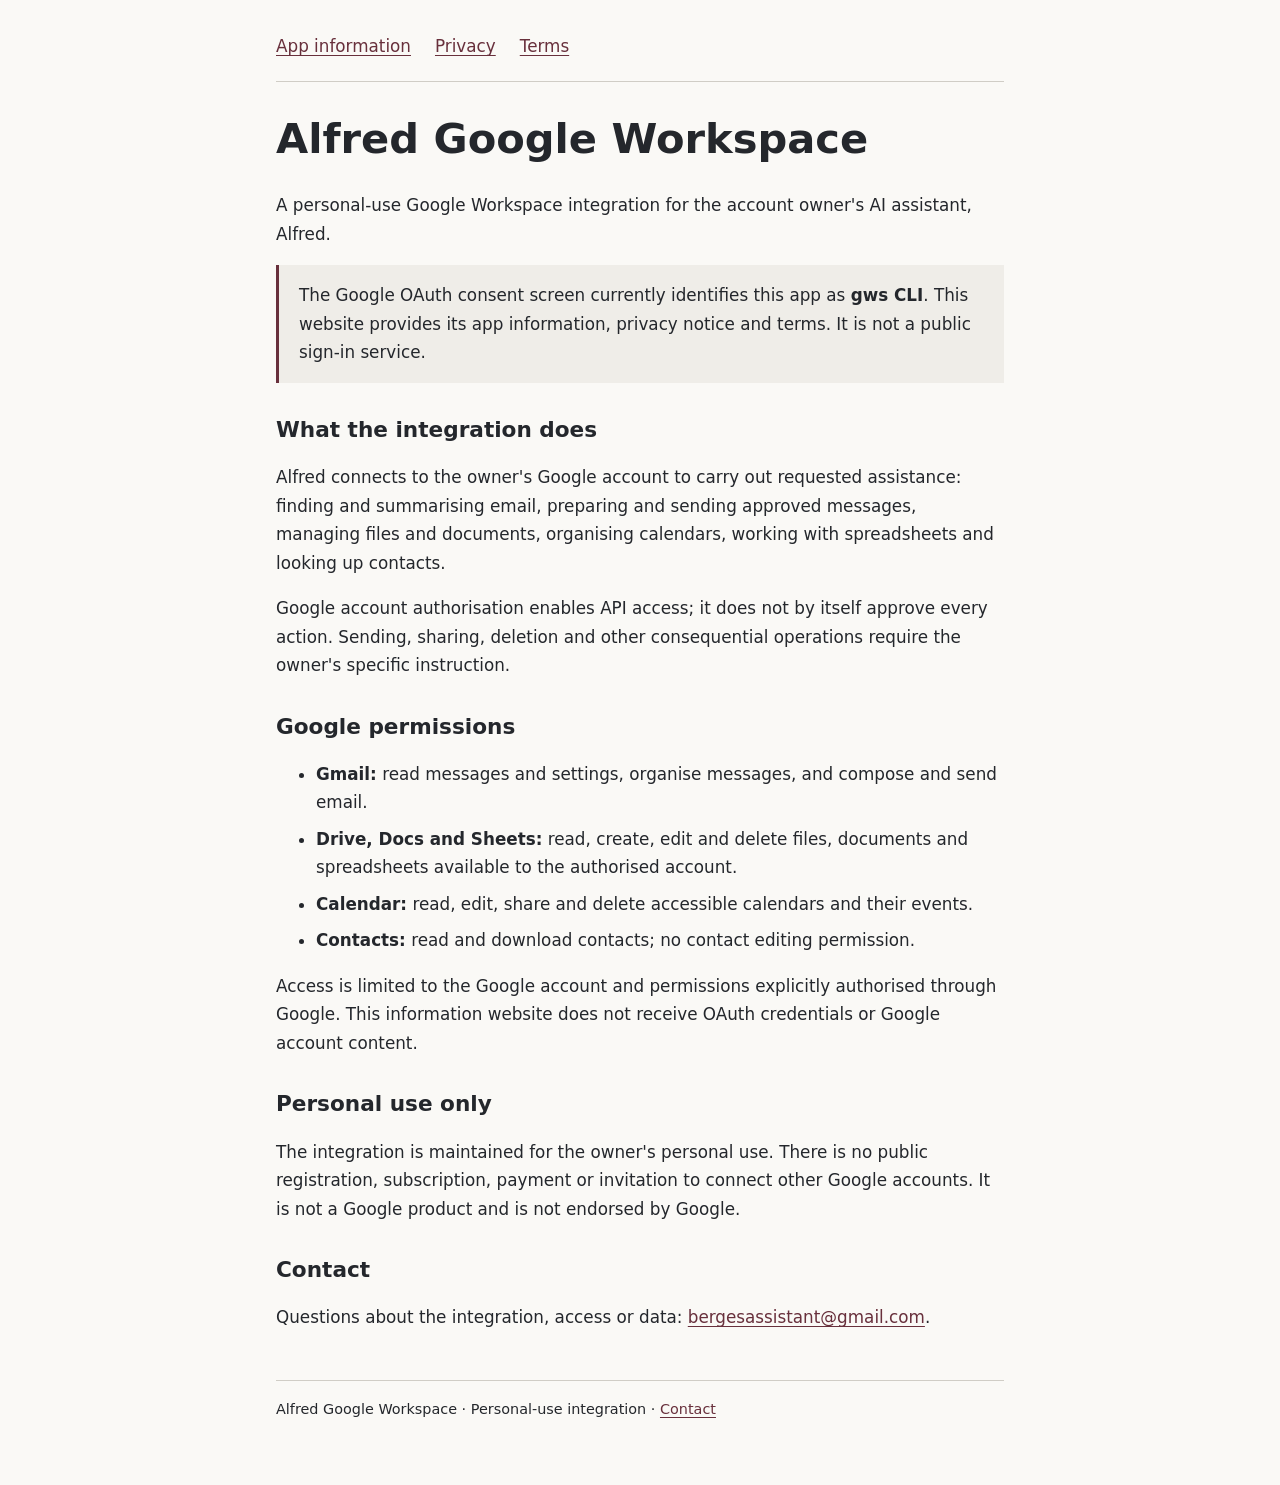
==== index.html @ fef40f03 "Publish minimal personal-use Google OAuth app information" ====
<!doctype html>
<html lang="en">
<head>
<meta charset="utf-8">
<meta name="viewport" content="width=device-width, initial-scale=1">
<meta name="author" content="Arne Nilsen Berge">
<meta name="description" content="App information for the personal-use Alfred Google Workspace integration, also displayed as gws CLI.">
<meta name="robots" content="noindex, follow">
<title>App information — Alfred Google Workspace</title>
<link rel="stylesheet" href="style.css">
</head>
<body><main>
<nav aria-label="Main navigation"><a href="./">App information</a><a href="privacy.html">Privacy</a><a href="terms.html">Terms</a></nav>
<h1>Alfred Google Workspace</h1>
<p>A personal-use Google Workspace integration for the account owner's AI assistant, Alfred.</p>
<p class="note">The Google OAuth consent screen currently identifies this app as <strong>gws CLI</strong>. This website provides its app information, privacy notice and terms. It is not a public sign-in service.</p>
<h2>What the integration does</h2>
<p>Alfred connects to the owner's Google account to carry out requested assistance: finding and summarising email, preparing and sending approved messages, managing files and documents, organising calendars, working with spreadsheets and looking up contacts.</p>
<p>Google account authorisation enables API access; it does not by itself approve every action. Sending, sharing, deletion and other consequential operations require the owner's specific instruction.</p>
<h2>Google permissions</h2>
<ul>
<li><strong>Gmail:</strong> read messages and settings, organise messages, and compose and send email.</li>
<li><strong>Drive, Docs and Sheets:</strong> read, create, edit and delete files, documents and spreadsheets available to the authorised account.</li>
<li><strong>Calendar:</strong> read, edit, share and delete accessible calendars and their events.</li>
<li><strong>Contacts:</strong> read and download contacts; no contact editing permission.</li>
</ul>
<p>Access is limited to the Google account and permissions explicitly authorised through Google. This information website does not receive OAuth credentials or Google account content.</p>
<h2>Personal use only</h2>
<p>The integration is maintained for the owner's personal use. There is no public registration, subscription, payment or invitation to connect other Google accounts. It is not a Google product and is not endorsed by Google.</p>
<h2>Contact</h2>
<p>Questions about the integration, access or data: <a href="mailto:bergesassistant@gmail.com">bergesassistant@gmail.com</a>.</p>

<footer>Alfred Google Workspace · Personal-use integration · <a href="mailto:bergesassistant@gmail.com">Contact</a></footer>
</main></body>
</html>
---- style.css ----
* { box-sizing: border-box; }
html { color-scheme: light; }
body { margin: 0; color: #24272c; background: #faf9f6; font: 1.05rem/1.7 system-ui, sans-serif; }
main { max-width: 48rem; margin: 0 auto; padding: 2rem 1.25rem 4rem; }
nav { display: flex; flex-wrap: wrap; gap: .5rem 1.5rem; padding-bottom: 1.25rem; border-bottom: 1px solid #d0cdc6; }
a { color: #68303c; text-underline-offset: .2em; }
a:focus-visible { outline: 3px solid #68303c; outline-offset: 5px; }
h1 { font-size: clamp(1.9rem, 5vw, 2.6rem); line-height: 1.2; margin-top: 2rem; }
h2 { font-size: 1.35rem; line-height: 1.4; margin-top: 2rem; }
li { margin-bottom: .5rem; }
.note { background: #efede8; padding: 1rem 1.25rem; border-left: 3px solid #68303c; }
footer { margin-top: 3rem; padding-top: 1rem; border-top: 1px solid #d0cdc6; font-size: .9rem; }
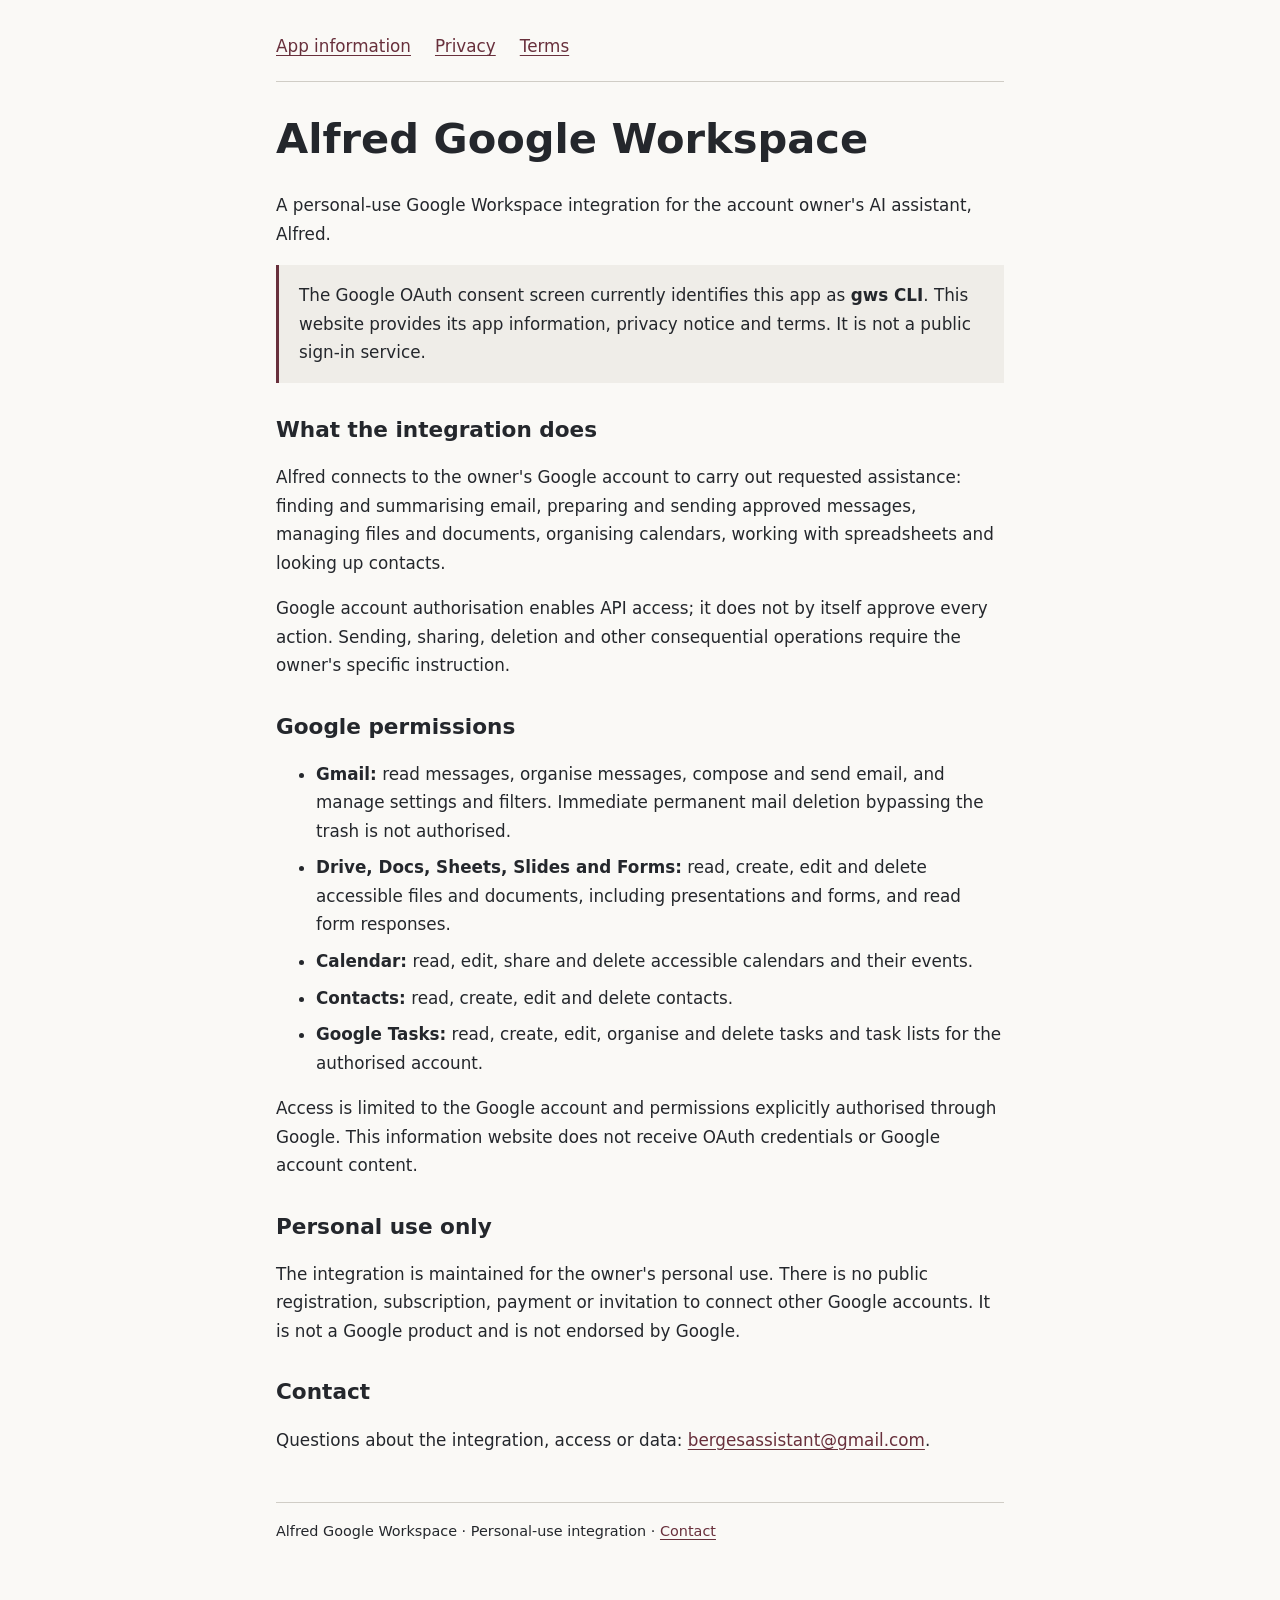
==== commit be301cdf: "Document approved settings Contacts and Tasks permissions" ====
--- a/index.html
+++ b/index.html
@@ -19,10 +19,11 @@
 <p>Google account authorisation enables API access; it does not by itself approve every action. Sending, sharing, deletion and other consequential operations require the owner's specific instruction.</p>
 <h2>Google permissions</h2>
 <ul>
-<li><strong>Gmail:</strong> read messages and settings, organise messages, and compose and send email.</li>
-<li><strong>Drive, Docs and Sheets:</strong> read, create, edit and delete files, documents and spreadsheets available to the authorised account.</li>
+<li><strong>Gmail:</strong> read messages, organise messages, compose and send email, and manage settings and filters. Immediate permanent mail deletion bypassing the trash is not authorised.</li>
+<li><strong>Drive, Docs, Sheets, Slides and Forms:</strong> read, create, edit and delete accessible files and documents, including presentations and forms, and read form responses.</li>
 <li><strong>Calendar:</strong> read, edit, share and delete accessible calendars and their events.</li>
-<li><strong>Contacts:</strong> read and download contacts; no contact editing permission.</li>
+<li><strong>Contacts:</strong> read, create, edit and delete contacts.</li>
+<li><strong>Google Tasks:</strong> read, create, edit, organise and delete tasks and task lists for the authorised account.</li>
 </ul>
 <p>Access is limited to the Google account and permissions explicitly authorised through Google. This information website does not receive OAuth credentials or Google account content.</p>
 <h2>Personal use only</h2>
